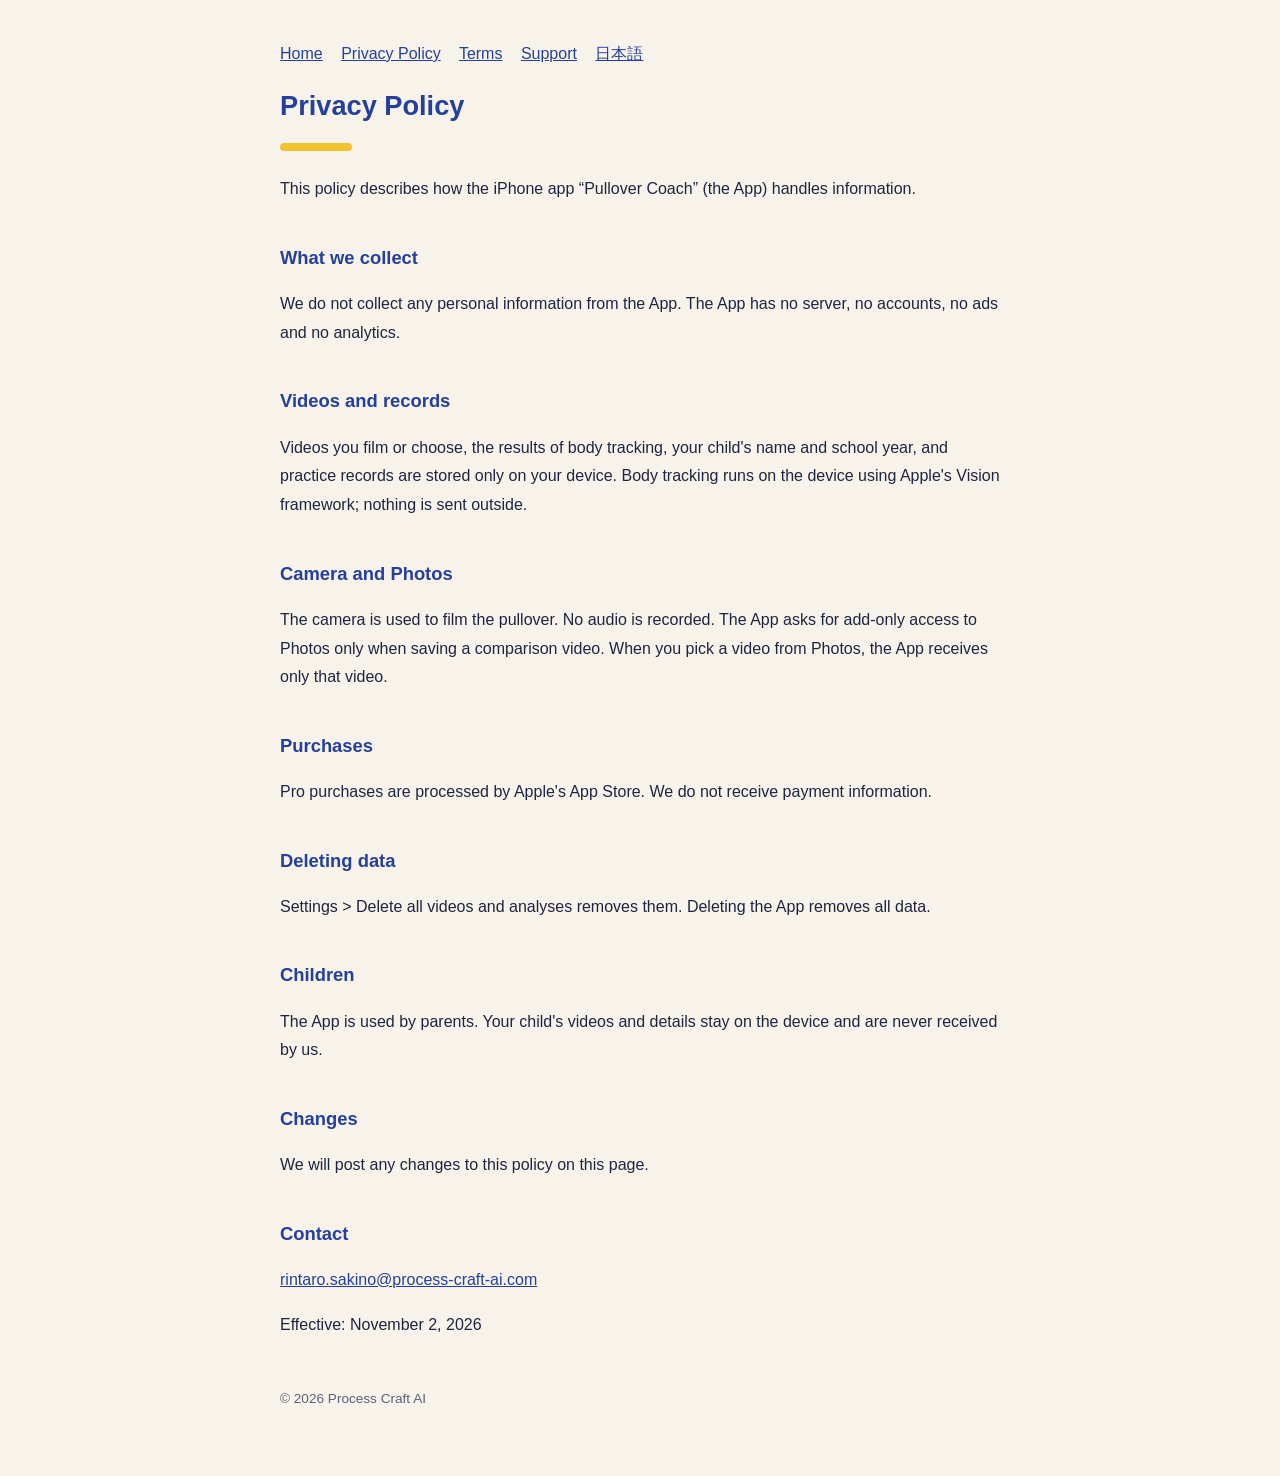
==== en/privacy.html @ dc2513de "さかあがりコーチの公開ページ（ja・en） Co-Authored-By: Claude Opus 5.5 (1M context) <noreply@anthropic.com>" ====
<!doctype html><html lang="en"><head><meta charset="utf-8"><meta name="viewport" content="width=device-width,initial-scale=1">
<title>Privacy Policy | Pullover Coach</title><link rel="stylesheet" href="../style.css"></head><body><main>
<nav><a href="index.html">Home</a> <a href="privacy.html">Privacy Policy</a> <a href="terms.html">Terms</a> <a href="support.html">Support</a> <a href="../privacy.html">日本語</a></nav>
<h1>Privacy Policy</h1><div class="bar"></div><p>This policy describes how the iPhone app “Pullover Coach” (the App) handles information.</p>
<h2>What we collect</h2><p>We do not collect any personal information from the App. The App has no server, no accounts, no ads and no analytics.</p>
<h2>Videos and records</h2><p>Videos you film or choose, the results of body tracking, your child's name and school year, and practice records are stored only on your device. Body tracking runs on the device using Apple's Vision framework; nothing is sent outside.</p>
<h2>Camera and Photos</h2><p>The camera is used to film the pullover. No audio is recorded. The App asks for add-only access to Photos only when saving a comparison video. When you pick a video from Photos, the App receives only that video.</p>
<h2>Purchases</h2><p>Pro purchases are processed by Apple's App Store. We do not receive payment information.</p>
<h2>Deleting data</h2><p>Settings &gt; Delete all videos and analyses removes them. Deleting the App removes all data.</p>
<h2>Children</h2><p>The App is used by parents. Your child's videos and details stay on the device and are never received by us.</p>
<h2>Changes</h2><p>We will post any changes to this policy on this page.</p>
<h2>Contact</h2><p><a href="mailto:rintaro.sakino@process-craft-ai.com">rintaro.sakino@process-craft-ai.com</a></p><p>Effective: November 2, 2026</p>
<footer>© 2026 Process Craft AI</footer></main></body></html>
---- style.css ----
body{margin:0;background:#F7F3EA;color:#1E2540;font-family:-apple-system,"Hiragino Sans","Hiragino Kaku Gothic ProN",sans-serif;line-height:1.8}
main{max-width:720px;margin:0 auto;padding:40px 22px 64px}h1{color:#24409A;font-size:1.7em;line-height:1.4}h2{color:#24409A;font-size:1.15em;margin-top:2em}
a{color:#24409A}.bar{height:8px;background:#F2C230;border-radius:4px;width:72px;margin:8px 0 24px}footer{margin-top:48px;font-size:.85em;color:#5C6178}
nav a{margin-right:14px}img.icon{width:96px;height:96px;border-radius:22px}
@media (prefers-color-scheme:dark){body{background:#121A33;color:#F1F3F9}h1,h2,a{color:#9FB3F2}footer{color:#A9B1C9}}
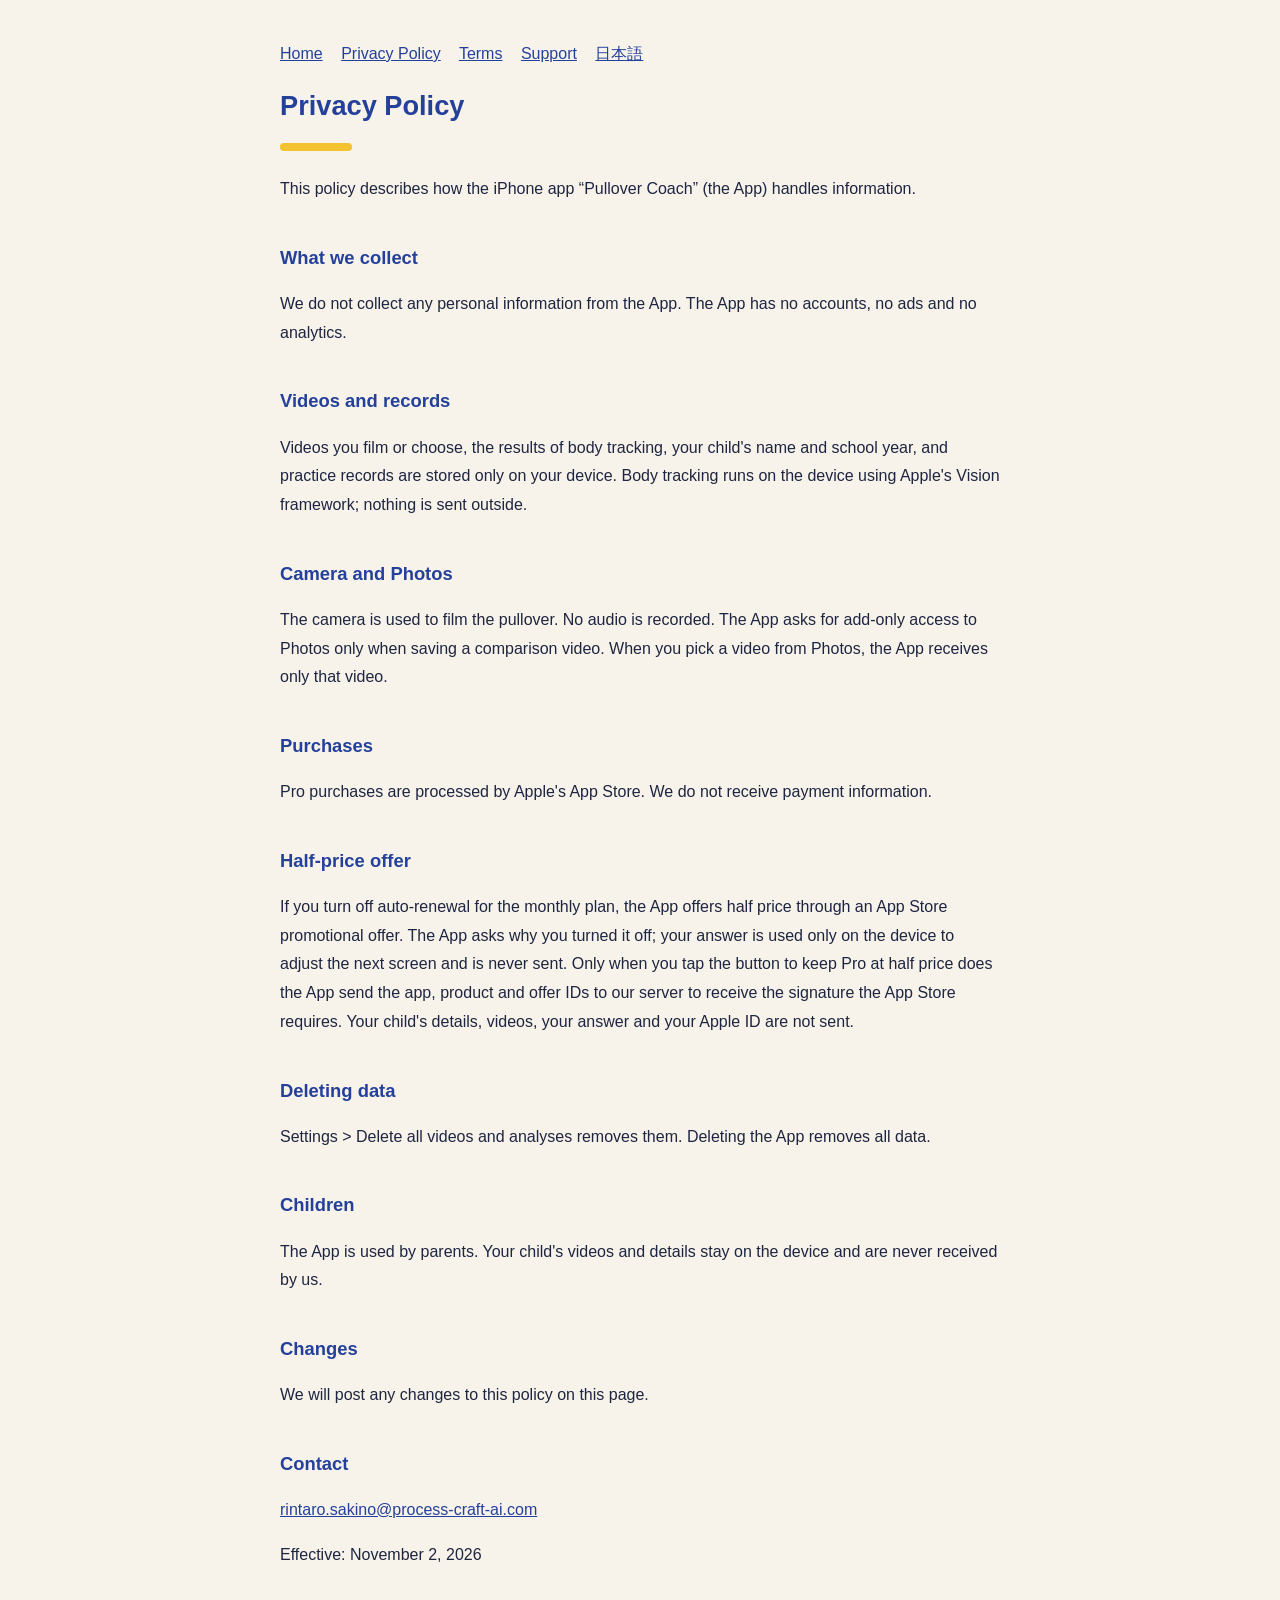
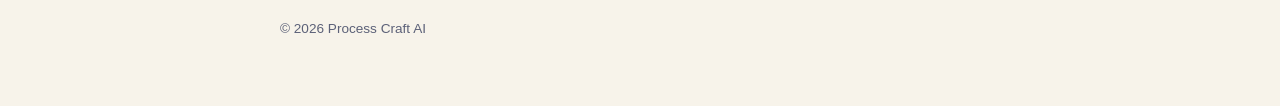
==== commit 2fcce4c1: "プライバシーポリシーに半額の案内の項を足す Co-Authored-By: Claude Opus 5.5 <noreply@anthropic.com>" ====
--- a/en/privacy.html
+++ b/en/privacy.html
@@ -2,10 +2,11 @@
 <title>Privacy Policy | Pullover Coach</title><link rel="stylesheet" href="../style.css"></head><body><main>
 <nav><a href="index.html">Home</a> <a href="privacy.html">Privacy Policy</a> <a href="terms.html">Terms</a> <a href="support.html">Support</a> <a href="../privacy.html">日本語</a></nav>
 <h1>Privacy Policy</h1><div class="bar"></div><p>This policy describes how the iPhone app “Pullover Coach” (the App) handles information.</p>
-<h2>What we collect</h2><p>We do not collect any personal information from the App. The App has no server, no accounts, no ads and no analytics.</p>
+<h2>What we collect</h2><p>We do not collect any personal information from the App. The App has no accounts, no ads and no analytics.</p>
 <h2>Videos and records</h2><p>Videos you film or choose, the results of body tracking, your child's name and school year, and practice records are stored only on your device. Body tracking runs on the device using Apple's Vision framework; nothing is sent outside.</p>
 <h2>Camera and Photos</h2><p>The camera is used to film the pullover. No audio is recorded. The App asks for add-only access to Photos only when saving a comparison video. When you pick a video from Photos, the App receives only that video.</p>
 <h2>Purchases</h2><p>Pro purchases are processed by Apple's App Store. We do not receive payment information.</p>
+<h2>Half-price offer</h2><p>If you turn off auto-renewal for the monthly plan, the App offers half price through an App Store promotional offer. The App asks why you turned it off; your answer is used only on the device to adjust the next screen and is never sent. Only when you tap the button to keep Pro at half price does the App send the app, product and offer IDs to our server to receive the signature the App Store requires. Your child's details, videos, your answer and your Apple ID are not sent.</p>
 <h2>Deleting data</h2><p>Settings &gt; Delete all videos and analyses removes them. Deleting the App removes all data.</p>
 <h2>Children</h2><p>The App is used by parents. Your child's videos and details stay on the device and are never received by us.</p>
 <h2>Changes</h2><p>We will post any changes to this policy on this page.</p>
